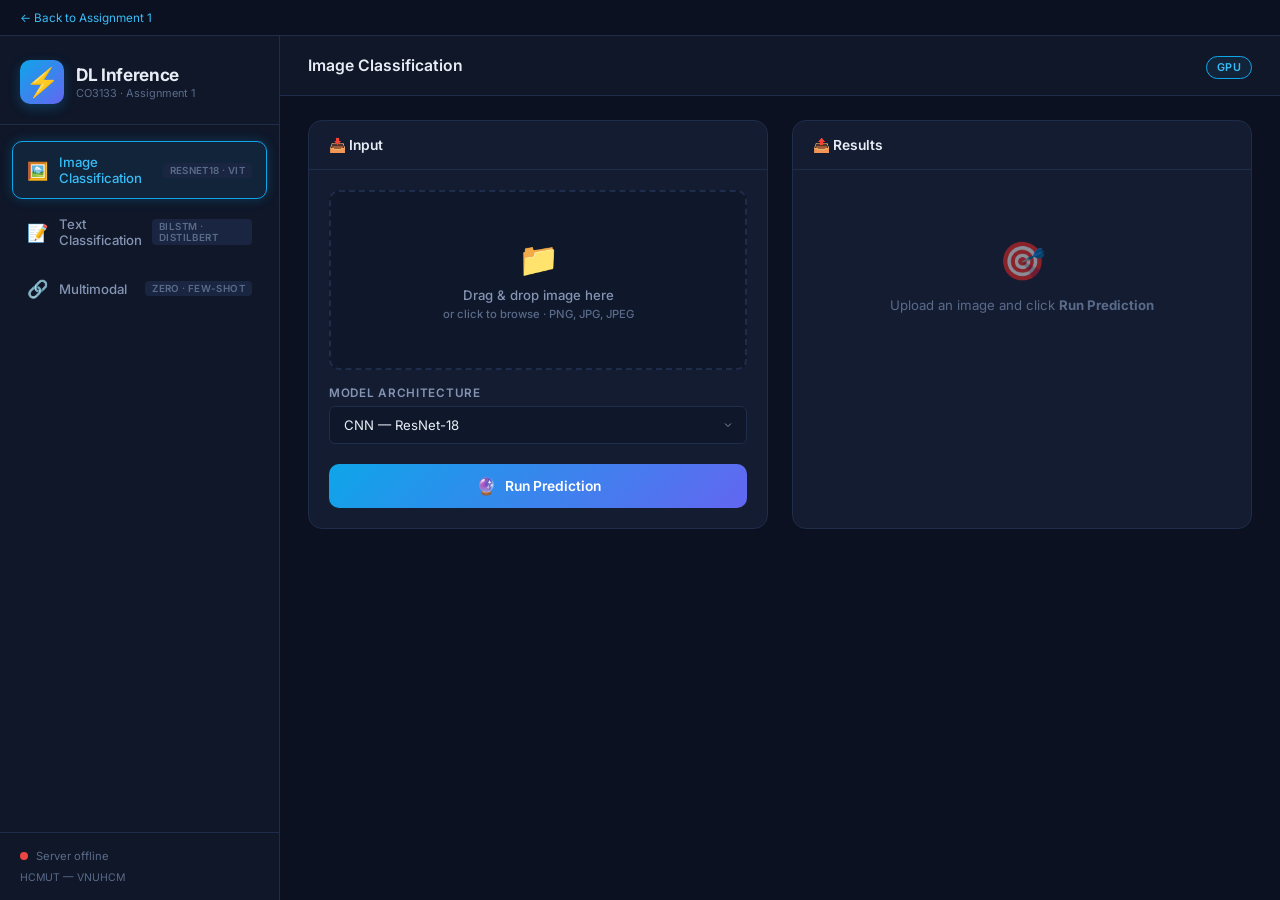
==== docs/demo/index.html @ 148f5f09 "Add demo pages" ====
<!DOCTYPE html>
<html lang="en">
<head>
    <meta charset="UTF-8">
    <meta name="viewport" content="width=device-width, initial-scale=1.0">
    <title>DL Inference Demo — CO3133</title>
    <meta name="description" content="Classification inference demo for Image, Text, and Multimodal models.">
    <link rel="preconnect" href="https://fonts.googleapis.com">
    <link href="https://fonts.googleapis.com/css2?family=Inter:wght@300;400;500;600;700;800;900&display=swap" rel="stylesheet">
    <link rel="stylesheet" href="./style.css">
    <style>
        .back-bar {
            position: fixed;
            top: 0; left: 0; right: 0;
            height: 36px;
            background: #0b1120;
            border-bottom: 1px solid #1e2d4a;
            display: flex;
            align-items: center;
            padding: 0 20px;
            z-index: 200;
            font-size: 0.78rem;
        }
        .back-bar a {
            color: #38bdf8;
            text-decoration: none;
            display: flex;
            align-items: center;
            gap: 6px;
        }
        .back-bar a:hover { text-decoration: underline; }
        /* Push content down to account for back bar */
        .sidebar { top: 36px; min-height: calc(100vh - 36px); }
        .main-content { padding-top: 36px; }
    </style>
</head>
<body>

<!-- ═══════════════════ BACK BAR ═══════════════════ -->
<div class="back-bar">
    <a href="../assignment1.html">← Back to Assignment 1</a>
</div>

<!-- ═══════════════════ SIDEBAR ═══════════════════ -->
<aside class="sidebar" id="sidebar">
    <div class="sidebar-header">
        <div class="logo">
            <span class="logo-icon">⚡</span>
            <div>
                <h1>DL Inference</h1>
                <p class="logo-sub">CO3133 · Assignment 1</p>
            </div>
        </div>
    </div>

    <nav class="sidebar-nav">
        <button class="nav-btn active" data-tab="image" id="nav-image">
            <span class="nav-icon">🖼️</span>
            <span class="nav-label">Image Classification</span>
            <span class="nav-badge">ResNet18 · ViT</span>
        </button>
        <button class="nav-btn" data-tab="text" id="nav-text">
            <span class="nav-icon">📝</span>
            <span class="nav-label">Text Classification</span>
            <span class="nav-badge">BiLSTM · DistilBERT</span>
        </button>
        <button class="nav-btn" data-tab="multimodal" id="nav-multimodal">
            <span class="nav-icon">🔗</span>
            <span class="nav-label">Multimodal</span>
            <span class="nav-badge">Zero · Few-shot</span>
        </button>
    </nav>

    <div class="sidebar-footer">
        <div class="status-indicator" id="server-status">
            <span class="status-dot"></span>
            <span class="status-text">Checking server…</span>
        </div>
        <p class="footer-text">HCMUT — VNUHCM</p>
    </div>
</aside>

<!-- ═══════════════════ MAIN CONTENT ═══════════════════ -->
<main class="main-content">

    <!-- ─── HEADER ─── -->
    <header class="topbar">
        <button class="menu-toggle" id="menu-toggle" aria-label="Toggle menu">☰</button>
        <h2 class="page-title" id="page-title">Image Classification</h2>
        <div class="topbar-actions">
            <span class="chip" id="device-chip">GPU</span>
        </div>
    </header>

    <!-- ════════════════ IMAGE TAB ════════════════ -->
    <section class="tab-panel active" id="tab-image">
        <div class="workspace">
            <div class="card input-card">
                <div class="card-header">
                    <h3>📥 Input</h3>
                </div>
                <div class="card-body">
                    <div class="upload-zone" id="image-drop-zone">
                        <input type="file" id="image-file-input" accept="image/*" hidden>
                        <div class="upload-placeholder" id="image-upload-placeholder">
                            <span class="upload-icon">📁</span>
                            <p>Drag & drop image here</p>
                            <p class="upload-hint">or click to browse · PNG, JPG, JPEG</p>
                        </div>
                        <img id="image-preview" class="image-preview hidden" alt="Preview">
                    </div>
                    <button class="btn-clear hidden" id="image-clear-btn">✕ Clear image</button>

                    <label class="field-label">Model Architecture</label>
                    <select id="image-model-select" class="select-field">
                        <option value="resnet18">CNN — ResNet-18</option>
                        <option value="vit">ViT — Base/16</option>
                    </select>

                    <button class="btn-primary" id="image-predict-btn">
                        <span class="btn-icon">🔮</span> Run Prediction
                    </button>
                </div>
            </div>

            <div class="card output-card">
                <div class="card-header">
                    <h3>📤 Results</h3>
                    <span class="latency-badge hidden" id="image-latency"></span>
                </div>
                <div class="card-body">
                    <div class="empty-state" id="image-empty-state">
                        <span class="empty-icon">🎯</span>
                        <p>Upload an image and click <strong>Run Prediction</strong></p>
                    </div>
                    <div class="results-container hidden" id="image-results">
                        <div class="top-prediction" id="image-top-prediction"></div>
                        <div class="chart-container" id="image-chart"></div>
                        <table class="results-table" id="image-table">
                            <thead><tr><th>#</th><th>Class</th><th>Confidence</th><th>Bar</th></tr></thead>
                            <tbody></tbody>
                        </table>
                    </div>
                    <div class="loading-state hidden" id="image-loading">
                        <div class="spinner"></div>
                        <p>Running inference…</p>
                    </div>
                </div>
            </div>
        </div>
    </section>

    <!-- ════════════════ TEXT TAB ════════════════ -->
    <section class="tab-panel" id="tab-text">
        <div class="workspace">
            <div class="card input-card">
                <div class="card-header"><h3>📥 Input</h3></div>
                <div class="card-body">
                    <label class="field-label">Text to Classify</label>
                    <textarea id="text-input" class="textarea-field" rows="7"
                        placeholder="Enter a sentence expressing an emotion, e.g.: I feel so happy and grateful today…"></textarea>
                    <div class="char-count"><span id="text-char-count">0</span> characters</div>

                    <label class="field-label">Model Architecture</label>
                    <select id="text-model-select" class="select-field">
                        <option value="distilbert">Transformer — DistilBERT</option>
                        <option value="lstm">RNN — BiLSTM (GloVe)</option>
                    </select>

                    <button class="btn-primary" id="text-predict-btn">
                        <span class="btn-icon">🔮</span> Run Prediction
                    </button>
                </div>
            </div>

            <div class="card output-card">
                <div class="card-header">
                    <h3>📤 Results</h3>
                    <span class="latency-badge hidden" id="text-latency"></span>
                </div>
                <div class="card-body">
                    <div class="empty-state" id="text-empty-state">
                        <span class="empty-icon">💬</span>
                        <p>Enter text and click <strong>Run Prediction</strong></p>
                    </div>
                    <div class="results-container hidden" id="text-results">
                        <div class="top-prediction" id="text-top-prediction"></div>
                        <div class="chart-container" id="text-chart"></div>
                        <table class="results-table" id="text-table">
                            <thead><tr><th>#</th><th>Class</th><th>Confidence</th><th>Bar</th></tr></thead>
                            <tbody></tbody>
                        </table>
                    </div>
                    <div class="loading-state hidden" id="text-loading">
                        <div class="spinner"></div>
                        <p>Running inference…</p>
                    </div>
                </div>
            </div>
        </div>
    </section>

    <!-- ════════════════ MULTIMODAL TAB ════════════════ -->
    <section class="tab-panel" id="tab-multimodal">
        <div class="workspace">
            <div class="card input-card">
                <div class="card-header"><h3>📥 Input</h3></div>
                <div class="card-body">
                    <div class="upload-zone" id="multi-drop-zone">
                        <input type="file" id="multi-file-input" accept="image/*" hidden>
                        <div class="upload-placeholder" id="multi-upload-placeholder">
                            <span class="upload-icon">📁</span>
                            <p>Drag & drop a food image here</p>
                            <p class="upload-hint">or click to browse · UPMC Food-101</p>
                        </div>
                        <img id="multi-preview" class="image-preview hidden" alt="Preview">
                    </div>
                    <button class="btn-clear hidden" id="multi-clear-btn">✕ Clear image</button>

                    <label class="field-label">Text Query / Prompt</label>
                    <input type="text" id="multi-text-input" class="text-input-field"
                        placeholder="e.g.: A photo of pizza, a type of food">

                    <label class="field-label">Method</label>
                    <select id="multi-model-select" class="select-field">
                        <option value="clip_zero_shot">Zero-shot (CLIP)</option>
                        <option value="clip_few_shot">Few-shot (CLIP + Linear Probe)</option>
                    </select>

                    <button class="btn-primary" id="multi-predict-btn">
                        <span class="btn-icon">🔮</span> Run Prediction
                    </button>
                </div>
            </div>

            <div class="card output-card">
                <div class="card-header">
                    <h3>📤 Results</h3>
                    <span class="latency-badge hidden" id="multi-latency"></span>
                </div>
                <div class="card-body">
                    <div class="empty-state" id="multi-empty-state">
                        <span class="empty-icon">🔗</span>
                        <p>Provide both image and text, then click <strong>Run Prediction</strong></p>
                    </div>
                    <div class="results-container hidden" id="multi-results">
                        <div class="top-prediction" id="multi-top-prediction"></div>
                        <div class="chart-container" id="multi-chart"></div>
                        <table class="results-table" id="multi-table">
                            <thead><tr><th>#</th><th>Class</th><th>Confidence</th><th>Bar</th></tr></thead>
                            <tbody></tbody>
                        </table>
                    </div>
                    <div class="loading-state hidden" id="multi-loading">
                        <div class="spinner"></div>
                        <p>Running inference…</p>
                    </div>
                </div>
            </div>
        </div>
    </section>

</main>

<!-- ═══════════════════ TOAST ═══════════════════ -->
<div class="toast-container" id="toast-container"></div>

<script src="./app.js"></script>
</body>
</html>
---- docs/demo/style.css ----
/* ═══════════════════════════════════════════════════════════════
   Deep Learning Inference Dashboard — CSS Design System
   Theme: Dark Slate + Cyan Accents (Premium Professional)
   ═══════════════════════════════════════════════════════════════ */

/* ── Reset & Base ────────────────────────────────────────────── */
*, *::before, *::after { margin: 0; padding: 0; box-sizing: border-box; }

:root {
    /* Surfaces */
    --bg-body:        #0b1120;
    --bg-sidebar:     #0f1729;
    --bg-card:        #131c31;
    --bg-card-hover:  #182340;
    --bg-input:       #0f172a;
    --bg-surface:     #1a2541;
    
    /* Borders */
    --border:         #1e2d4a;
    --border-hover:   #2d4268;
    --border-active:  #0ea5e9;
    
    /* Text */
    --text-primary:   #e8edf5;
    --text-secondary: #8494b2;
    --text-muted:     #5a6b8a;
    --text-accent:    #38bdf8;
    
    /* Accent */
    --accent:         #0ea5e9;
    --accent-hover:   #0284c7;
    --accent-glow:    rgba(14, 165, 233, 0.25);
    --accent-soft:    rgba(56, 189, 248, 0.08);
    
    /* Status */
    --success:        #22c55e;
    --warning:        #f59e0b;
    --danger:         #ef4444;
    
    /* Dimensions */
    --sidebar-w:      280px;
    --radius-sm:      6px;
    --radius-md:      10px;
    --radius-lg:      14px;
    --radius-xl:      18px;
    
    /* Transitions */
    --transition:     all 0.2s cubic-bezier(0.4, 0, 0.2, 1);
    --transition-slow: all 0.35s cubic-bezier(0.4, 0, 0.2, 1);
}

html { font-size: 15px; }
body {
    font-family: 'Inter', -apple-system, BlinkMacSystemFont, sans-serif;
    background: var(--bg-body);
    color: var(--text-primary);
    display: flex;
    min-height: 100vh;
    overflow-x: hidden;
    -webkit-font-smoothing: antialiased;
}

/* ── Scrollbar ───────────────────────────────────────────────── */
::-webkit-scrollbar { width: 6px; }
::-webkit-scrollbar-track { background: transparent; }
::-webkit-scrollbar-thumb { background: var(--border); border-radius: 3px; }
::-webkit-scrollbar-thumb:hover { background: var(--border-hover); }

/* ═══════════════════ SIDEBAR ═══════════════════ */
.sidebar {
    width: var(--sidebar-w);
    min-height: 100vh;
    background: var(--bg-sidebar);
    border-right: 1px solid var(--border);
    display: flex;
    flex-direction: column;
    position: fixed;
    left: 0;
    top: 0;
    z-index: 100;
    transition: var(--transition-slow);
}

.sidebar-header {
    padding: 24px 20px 20px;
    border-bottom: 1px solid var(--border);
}

.logo {
    display: flex;
    align-items: center;
    gap: 12px;
}

.logo-icon {
    font-size: 28px;
    width: 44px;
    height: 44px;
    display: flex;
    align-items: center;
    justify-content: center;
    background: linear-gradient(135deg, var(--accent), #6366f1);
    border-radius: var(--radius-md);
    box-shadow: 0 4px 12px var(--accent-glow);
}

.logo h1 {
    font-size: 1.15rem;
    font-weight: 700;
    color: var(--text-primary);
    letter-spacing: -0.02em;
}

.logo-sub {
    font-size: 0.73rem;
    color: var(--text-muted);
    font-weight: 400;
    margin-top: 1px;
}

/* Nav Buttons */
.sidebar-nav {
    flex: 1;
    padding: 16px 12px;
    display: flex;
    flex-direction: column;
    gap: 4px;
}

.nav-btn {
    display: flex;
    align-items: center;
    gap: 10px;
    width: 100%;
    padding: 12px 14px;
    background: transparent;
    border: 1px solid transparent;
    border-radius: var(--radius-md);
    color: var(--text-secondary);
    font-size: 0.88rem;
    font-weight: 500;
    cursor: pointer;
    transition: var(--transition);
    text-align: left;
    position: relative;
    font-family: inherit;
}

.nav-btn:hover {
    background: var(--accent-soft);
    color: var(--text-primary);
    border-color: var(--border);
}

.nav-btn.active {
    background: var(--accent-soft);
    color: var(--text-accent);
    border-color: var(--border-active);
    box-shadow: 0 0 12px var(--accent-glow);
}

.nav-icon { font-size: 1.15rem; flex-shrink: 0; }

.nav-label { flex: 1; }

.nav-badge {
    font-size: 0.65rem;
    color: var(--text-muted);
    background: var(--bg-surface);
    padding: 2px 7px;
    border-radius: 4px;
    font-weight: 600;
    letter-spacing: 0.04em;
    text-transform: uppercase;
}

/* Sidebar Footer */
.sidebar-footer {
    padding: 16px 20px;
    border-top: 1px solid var(--border);
}

.status-indicator {
    display: flex;
    align-items: center;
    gap: 8px;
    margin-bottom: 8px;
}

.status-dot {
    width: 8px;
    height: 8px;
    border-radius: 50%;
    background: var(--warning);
    animation: pulse 2s infinite;
}

.status-dot.online { background: var(--success); }
.status-dot.offline { background: var(--danger); animation: none; }

@keyframes pulse {
    0%, 100% { opacity: 1; }
    50% { opacity: 0.4; }
}

.status-text { font-size: 0.75rem; color: var(--text-muted); }
.footer-text { font-size: 0.7rem; color: var(--text-muted); margin-top: 4px; }

/* ═══════════════════ MAIN CONTENT ═══════════════════ */
.main-content {
    margin-left: var(--sidebar-w);
    flex: 1;
    display: flex;
    flex-direction: column;
    min-height: 100vh;
}

/* Top Bar */
.topbar {
    height: 60px;
    padding: 0 28px;
    display: flex;
    align-items: center;
    gap: 16px;
    border-bottom: 1px solid var(--border);
    background: var(--bg-sidebar);
    position: sticky;
    top: 0;
    z-index: 50;
    backdrop-filter: blur(12px);
}

.menu-toggle {
    display: none;
    background: none;
    border: none;
    color: var(--text-secondary);
    font-size: 1.3rem;
    cursor: pointer;
    padding: 4px;
}

.page-title {
    font-size: 1.05rem;
    font-weight: 600;
    color: var(--text-primary);
    flex: 1;
}

.chip {
    font-size: 0.72rem;
    padding: 4px 10px;
    border-radius: 20px;
    background: var(--accent-soft);
    color: var(--text-accent);
    font-weight: 600;
    border: 1px solid var(--border-active);
    letter-spacing: 0.04em;
}

/* ── Tab Panels ────────────────────────────────────────────── */
.tab-panel { display: none; flex: 1; padding: 24px 28px 40px; }
.tab-panel.active { display: block; animation: fadeIn 0.3s ease; }

@keyframes fadeIn {
    from { opacity: 0; transform: translateY(6px); }
    to   { opacity: 1; transform: translateY(0); }
}

/* Workspace Grid */
.workspace {
    display: grid;
    grid-template-columns: 1fr 1fr;
    gap: 24px;
    max-width: 1200px;
}

/* ── Cards ─────────────────────────────────────────────────── */
.card {
    background: var(--bg-card);
    border: 1px solid var(--border);
    border-radius: var(--radius-lg);
    overflow: hidden;
    transition: var(--transition);
}

.card:hover { border-color: var(--border-hover); }

.card-header {
    padding: 16px 20px;
    border-bottom: 1px solid var(--border);
    display: flex;
    align-items: center;
    justify-content: space-between;
}

.card-header h3 {
    font-size: 0.92rem;
    font-weight: 600;
    color: var(--text-primary);
}

.card-body { padding: 20px; }

/* ── Upload Zone ───────────────────────────────────────────── */
.upload-zone {
    border: 2px dashed var(--border);
    border-radius: var(--radius-md);
    padding: 24px;
    text-align: center;
    cursor: pointer;
    transition: var(--transition);
    position: relative;
    min-height: 180px;
    display: flex;
    align-items: center;
    justify-content: center;
    background: var(--bg-input);
}

.upload-zone:hover,
.upload-zone.drag-over {
    border-color: var(--accent);
    background: var(--accent-soft);
}

.upload-icon { font-size: 2.2rem; display: block; margin-bottom: 8px; }

.upload-zone p {
    font-size: 0.88rem;
    color: var(--text-secondary);
    font-weight: 500;
}

.upload-hint {
    font-size: 0.75rem !important;
    color: var(--text-muted) !important;
    margin-top: 4px;
}

.image-preview {
    max-width: 100%;
    max-height: 240px;
    border-radius: var(--radius-sm);
    object-fit: contain;
}

.btn-clear {
    display: block;
    margin: 8px auto 0;
    background: none;
    border: none;
    color: var(--text-muted);
    font-size: 0.78rem;
    cursor: pointer;
    font-family: inherit;
    transition: var(--transition);
}
.btn-clear:hover { color: var(--danger); }

/* ── Form Fields ───────────────────────────────────────────── */
.field-label {
    display: block;
    font-size: 0.78rem;
    font-weight: 600;
    color: var(--text-secondary);
    margin: 16px 0 6px;
    text-transform: uppercase;
    letter-spacing: 0.06em;
}

.select-field,
.text-input-field {
    width: 100%;
    padding: 10px 14px;
    background: var(--bg-input);
    border: 1px solid var(--border);
    border-radius: var(--radius-sm);
    color: var(--text-primary);
    font-size: 0.88rem;
    font-family: inherit;
    transition: var(--transition);
    appearance: none;
    -webkit-appearance: none;
}

.select-field {
    background-image: url("data:image/svg+xml,%3Csvg xmlns='http://www.w3.org/2000/svg' width='12' height='12' viewBox='0 0 24 24' fill='none' stroke='%238494b2' stroke-width='2'%3E%3Cpath d='M6 9l6 6 6-6'/%3E%3C/svg%3E");
    background-repeat: no-repeat;
    background-position: right 12px center;
    padding-right: 36px;
}

.textarea-field {
    width: 100%;
    padding: 12px 14px;
    background: var(--bg-input);
    border: 1px solid var(--border);
    border-radius: var(--radius-sm);
    color: var(--text-primary);
    font-size: 0.88rem;
    font-family: inherit;
    resize: vertical;
    transition: var(--transition);
    line-height: 1.6;
}

.select-field:focus,
.text-input-field:focus,
.textarea-field:focus {
    outline: none;
    border-color: var(--accent);
    box-shadow: 0 0 0 3px var(--accent-glow);
}

.char-count {
    text-align: right;
    font-size: 0.72rem;
    color: var(--text-muted);
    margin-top: 4px;
}

/* ── Primary Button ────────────────────────────────────────── */
.btn-primary {
    width: 100%;
    padding: 12px 20px;
    margin-top: 20px;
    background: linear-gradient(135deg, var(--accent), #6366f1);
    color: #fff;
    border: none;
    border-radius: var(--radius-md);
    font-size: 0.92rem;
    font-weight: 600;
    font-family: inherit;
    cursor: pointer;
    transition: var(--transition);
    display: flex;
    align-items: center;
    justify-content: center;
    gap: 8px;
    position: relative;
    overflow: hidden;
}

.btn-primary::after {
    content: '';
    position: absolute;
    inset: 0;
    background: linear-gradient(135deg, transparent 40%, rgba(255,255,255,0.1));
    opacity: 0;
    transition: var(--transition);
}

.btn-primary:hover {
    transform: translateY(-1px);
    box-shadow: 0 6px 20px var(--accent-glow);
}
.btn-primary:hover::after { opacity: 1; }

.btn-primary:active { transform: translateY(0); }

.btn-primary:disabled {
    opacity: 0.5;
    cursor: not-allowed;
    transform: none;
    box-shadow: none;
}

.btn-icon { font-size: 1.1rem; }

/* ── Results ───────────────────────────────────────────────── */
.empty-state {
    text-align: center;
    padding: 48px 20px;
    color: var(--text-muted);
}
.empty-icon { font-size: 2.5rem; display: block; margin-bottom: 12px; opacity: 0.5; }
.empty-state p { font-size: 0.88rem; line-height: 1.6; }

/* Loading */
.loading-state {
    text-align: center;
    padding: 48px 20px;
    color: var(--text-secondary);
}
.loading-state p { margin-top: 16px; font-size: 0.88rem; }

.spinner {
    width: 40px;
    height: 40px;
    border: 3px solid var(--border);
    border-top-color: var(--accent);
    border-radius: 50%;
    margin: 0 auto;
    animation: spin 0.8s linear infinite;
}
@keyframes spin { to { transform: rotate(360deg); } }

/* Top prediction card */
.top-prediction {
    text-align: center;
    padding: 20px;
    background: var(--bg-surface);
    border-radius: var(--radius-md);
    margin-bottom: 20px;
    border: 1px solid var(--border);
}

.top-label {
    font-size: 0.72rem;
    text-transform: uppercase;
    letter-spacing: 0.08em;
    color: var(--text-muted);
    margin-bottom: 6px;
}

.top-class {
    font-size: 1.6rem;
    font-weight: 800;
    background: linear-gradient(135deg, var(--text-accent), #a78bfa);
    -webkit-background-clip: text;
    -webkit-text-fill-color: transparent;
    background-clip: text;
    margin-bottom: 6px;
}

.top-confidence {
    font-size: 0.88rem;
    color: var(--text-secondary);
    font-weight: 500;
}

.top-confidence strong {
    color: var(--success);
    font-weight: 700;
}

/* Latency badge */
.latency-badge {
    font-size: 0.7rem;
    padding: 3px 8px;
    border-radius: 4px;
    background: var(--bg-surface);
    color: var(--text-muted);
    font-weight: 600;
    font-variant-numeric: tabular-nums;
}

/* Results table */
.results-table {
    width: 100%;
    border-collapse: collapse;
    font-size: 0.84rem;
}

.results-table th {
    text-align: left;
    padding: 8px 12px;
    color: var(--text-muted);
    font-weight: 600;
    font-size: 0.72rem;
    text-transform: uppercase;
    letter-spacing: 0.06em;
    border-bottom: 1px solid var(--border);
}

.results-table td {
    padding: 10px 12px;
    border-bottom: 1px solid var(--border);
    color: var(--text-secondary);
    vertical-align: middle;
}

.results-table tr:last-child td { border-bottom: none; }

.results-table tr:first-child td { color: var(--text-primary); font-weight: 600; }

/* Confidence bar in table */
.conf-bar-bg {
    width: 100%;
    height: 6px;
    background: var(--bg-input);
    border-radius: 3px;
    overflow: hidden;
    min-width: 80px;
}

.conf-bar {
    height: 100%;
    background: linear-gradient(90deg, var(--accent), #6366f1);
    border-radius: 3px;
    transition: width 0.6s cubic-bezier(0.4, 0, 0.2, 1);
}

/* Chart container */
.chart-container { margin-bottom: 16px; }

.chart-bar-row {
    display: flex;
    align-items: center;
    gap: 10px;
    margin-bottom: 6px;
}

.chart-label {
    width: 80px;
    font-size: 0.75rem;
    color: var(--text-secondary);
    text-align: right;
    white-space: nowrap;
    overflow: hidden;
    text-overflow: ellipsis;
    flex-shrink: 0;
}

.chart-bar-track {
    flex: 1;
    height: 22px;
    background: var(--bg-input);
    border-radius: 4px;
    overflow: hidden;
    position: relative;
}

.chart-bar-fill {
    height: 100%;
    border-radius: 4px;
    transition: width 0.8s cubic-bezier(0.4, 0, 0.2, 1);
    min-width: 2px;
}

.chart-bar-fill.top { background: linear-gradient(90deg, var(--accent), #6366f1); }
.chart-bar-fill.other { background: var(--border-hover); }

.chart-value {
    width: 48px;
    font-size: 0.75rem;
    color: var(--text-muted);
    font-weight: 600;
    font-variant-numeric: tabular-nums;
    flex-shrink: 0;
}

/* ── Toast Notifications ───────────────────────────────────── */
.toast-container {
    position: fixed;
    bottom: 24px;
    right: 24px;
    z-index: 9999;
    display: flex;
    flex-direction: column;
    gap: 8px;
}

.toast {
    padding: 12px 20px;
    border-radius: var(--radius-md);
    font-size: 0.84rem;
    font-weight: 500;
    color: #fff;
    box-shadow: 0 8px 24px rgba(0,0,0,0.3);
    animation: slideIn 0.3s ease, slideOut 0.3s ease 2.7s;
    max-width: 360px;
}

.toast.error   { background: var(--danger); }
.toast.success { background: var(--success); }
.toast.warning { background: var(--warning); color: #1a1a2e; }

@keyframes slideIn {
    from { opacity: 0; transform: translateX(40px); }
    to   { opacity: 1; transform: translateX(0); }
}
@keyframes slideOut {
    from { opacity: 1; transform: translateX(0); }
    to   { opacity: 0; transform: translateX(40px); }
}

/* ── Utility ───────────────────────────────────────────────── */
.hidden { display: none !important; }

/* ═══════════════════ RESPONSIVE ═══════════════════ */
@media (max-width: 900px) {
    .workspace {
        grid-template-columns: 1fr;
    }
}

@media (max-width: 768px) {
    .sidebar {
        transform: translateX(-100%);
    }
    .sidebar.open {
        transform: translateX(0);
        box-shadow: 4px 0 20px rgba(0,0,0,0.5);
    }
    .main-content {
        margin-left: 0;
    }
    .menu-toggle {
        display: block;
    }
    .tab-panel { padding: 16px; }
}
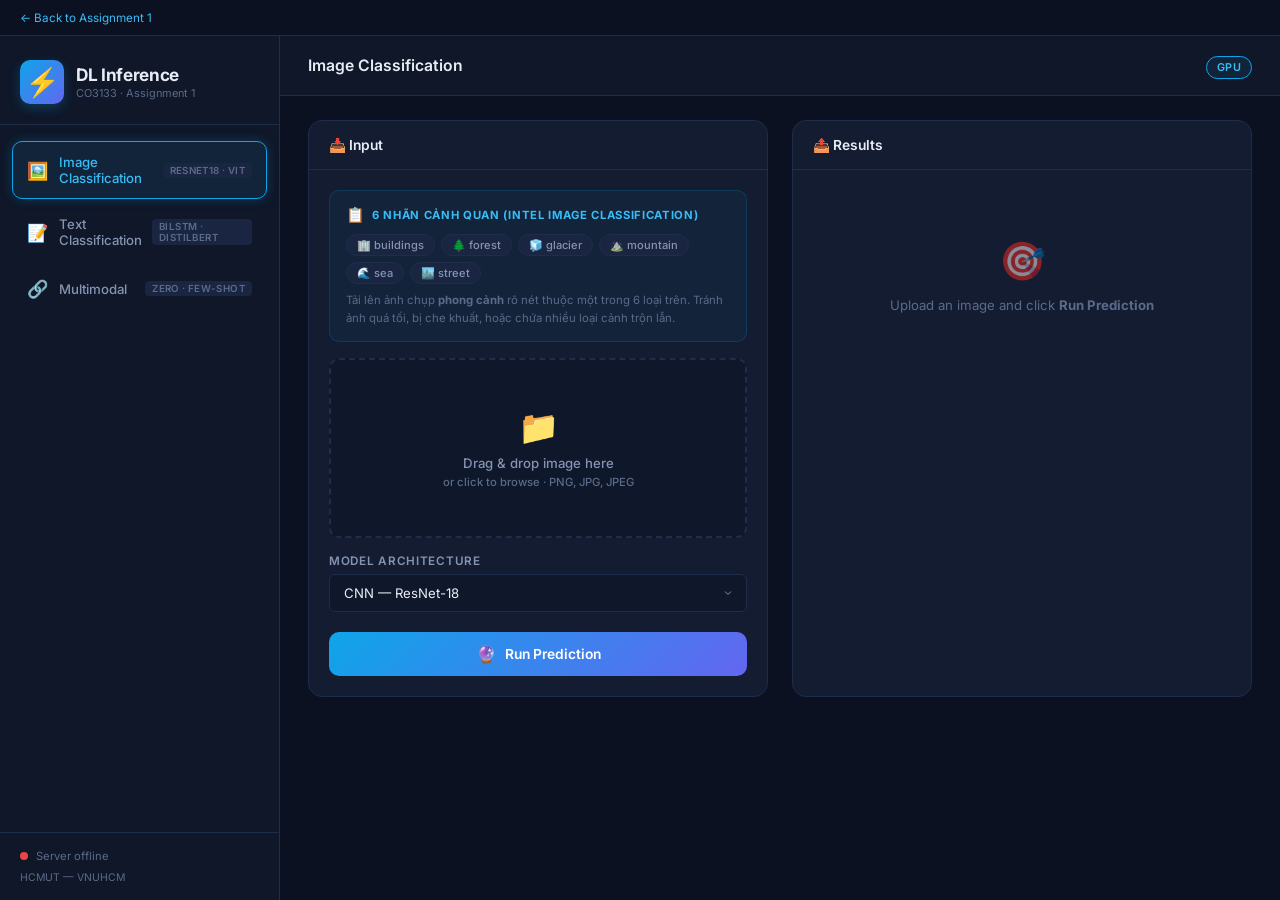
==== commit 9acb45f4: "Add full project" ====
--- a/docs/demo/index.html
+++ b/docs/demo/index.html
@@ -100,6 +100,26 @@
                     <h3>📥 Input</h3>
                 </div>
                 <div class="card-body">
+                    <!-- Guidance -->
+                    <div class="hint-box">
+                        <div class="hint-header">
+                            <span>📋</span>
+                            <span class="hint-title">6 nhãn cảnh quan (Intel Image Classification)</span>
+                        </div>
+                        <div class="hint-tags">
+                            <span class="hint-tag">🏢 buildings</span>
+                            <span class="hint-tag">🌲 forest</span>
+                            <span class="hint-tag">🧊 glacier</span>
+                            <span class="hint-tag">⛰️ mountain</span>
+                            <span class="hint-tag">🌊 sea</span>
+                            <span class="hint-tag">🏙️ street</span>
+                        </div>
+                        <p class="hint-desc">
+                            Tải lên ảnh chụp <strong>phong cảnh</strong> rõ nét thuộc một trong 6 loại trên.
+                            Tránh ảnh quá tối, bị che khuất, hoặc chứa nhiều loại cảnh trộn lẫn.
+                        </p>
+                    </div>
+
                     <div class="upload-zone" id="image-drop-zone">
                         <input type="file" id="image-file-input" accept="image/*" hidden>
                         <div class="upload-placeholder" id="image-upload-placeholder">
@@ -156,9 +176,32 @@
             <div class="card input-card">
                 <div class="card-header"><h3>📥 Input</h3></div>
                 <div class="card-body">
+                    <!-- Guidance -->
+                    <div class="hint-box">
+                        <div class="hint-header">
+                            <span>💡</span>
+                            <span class="hint-title">6 nhãn cảm xúc (Emotion Classification)</span>
+                        </div>
+                        <div class="hint-tags">
+                            <span class="hint-tag">😢 sadness</span>
+                            <span class="hint-tag">😊 joy</span>
+                            <span class="hint-tag">❤️ love</span>
+                            <span class="hint-tag">😠 anger</span>
+                            <span class="hint-tag">😨 fear</span>
+                            <span class="hint-tag">😲 surprise</span>
+                        </div>
+                        <p class="hint-desc">Nhập câu văn bản thể hiện rõ <strong>một cảm xúc duy nhất</strong>. Ví dụ:</p>
+                        <div class="hint-examples">
+                            <span class="hint-example">"I feel so happy and grateful for everything today!" <span class="hint-label">→ joy</span></span>
+                            <span class="hint-example">"I miss you so much, this emptiness is unbearable." <span class="hint-label">→ sadness</span></span>
+                            <span class="hint-example">"How dare they treat me this way, I am furious!" <span class="hint-label">→ anger</span></span>
+                            <span class="hint-example">"Something is lurking in the shadows, I can't breathe." <span class="hint-label">→ fear</span></span>
+                        </div>
+                    </div>
+
                     <label class="field-label">Text to Classify</label>
-                    <textarea id="text-input" class="textarea-field" rows="7"
-                        placeholder="Enter a sentence expressing an emotion, e.g.: I feel so happy and grateful today…"></textarea>
+                    <textarea id="text-input" class="textarea-field" rows="5"
+                        placeholder="Nhập câu văn bản thể hiện cảm xúc, e.g.: I feel so happy and grateful for everything today!"></textarea>
                     <div class="char-count"><span id="text-char-count">0</span> characters</div>
 
                     <label class="field-label">Model Architecture</label>
@@ -206,6 +249,42 @@
             <div class="card input-card">
                 <div class="card-header"><h3>📥 Input</h3></div>
                 <div class="card-body">
+                    <!-- Guidance -->
+                    <div class="hint-box">
+                        <div class="hint-header">
+                            <span>🍽️</span>
+                            <span class="hint-title">101 món ăn (UPMC Food-101)</span>
+                        </div>
+                        <p class="hint-desc">
+                            Tải lên <strong>ảnh món ăn</strong> chụp rõ, chiếm phần lớn khung hình.
+                            Tránh ảnh nhiều món trộn lẫn hoặc quá xa.
+                        </p>
+                        <details class="hint-details">
+                            <summary>Xem một số món phổ biến</summary>
+                            <div class="hint-tags">
+                                <span class="hint-tag">🍕 pizza</span>
+                                <span class="hint-tag">🍣 sushi</span>
+                                <span class="hint-tag">🍔 hamburger</span>
+                                <span class="hint-tag">🍜 ramen</span>
+                                <span class="hint-tag">🥗 caesar salad</span>
+                                <span class="hint-tag">🌮 tacos</span>
+                                <span class="hint-tag">🍰 cheesecake</span>
+                                <span class="hint-tag">🍩 donuts</span>
+                                <span class="hint-tag">🍗 chicken wings</span>
+                                <span class="hint-tag">🥞 pancakes</span>
+                                <span class="hint-tag">🍦 ice cream</span>
+                                <span class="hint-tag">🥩 steak</span>
+                                <span class="hint-tag">🍜 pho</span>
+                                <span class="hint-tag">🥟 dumplings</span>
+                                <span class="hint-tag">🍤 fried rice</span>
+                            </div>
+                        </details>
+                        <p class="hint-desc" style="margin-top:8px;">
+                            <strong>Text query</strong> (zero-shot): mô tả ngắn gọn về ảnh, e.g.
+                            <em>"a plate of sushi"</em> hoặc <em>"delicious pizza with cheese"</em>.
+                        </p>
+                    </div>
+
                     <div class="upload-zone" id="multi-drop-zone">
                         <input type="file" id="multi-file-input" accept="image/*" hidden>
                         <div class="upload-placeholder" id="multi-upload-placeholder">
@@ -219,7 +298,7 @@
 
                     <label class="field-label">Text Query / Prompt</label>
                     <input type="text" id="multi-text-input" class="text-input-field"
-                        placeholder="e.g.: A photo of pizza, a type of food">
+                        placeholder="e.g.: a plate of sushi, delicious pizza with cheese">
 
                     <label class="field-label">Method</label>
                     <select id="multi-model-select" class="select-field">
--- a/docs/demo/style.css
+++ b/docs/demo/style.css
@@ -676,6 +676,104 @@
     to   { opacity: 0; transform: translateX(40px); }
 }
 
+/* ── Hint / Guidance Box ───────────────────────────────────── */
+.hint-box {
+    background: rgba(14, 165, 233, 0.05);
+    border: 1px solid rgba(14, 165, 233, 0.18);
+    border-radius: var(--radius-md);
+    padding: 14px 16px;
+    margin-bottom: 16px;
+}
+
+.hint-header {
+    display: flex;
+    align-items: center;
+    gap: 7px;
+    margin-bottom: 10px;
+}
+
+.hint-title {
+    font-size: 0.75rem;
+    font-weight: 700;
+    color: var(--text-accent);
+    text-transform: uppercase;
+    letter-spacing: 0.06em;
+}
+
+.hint-tags {
+    display: flex;
+    flex-wrap: wrap;
+    gap: 6px;
+    margin-bottom: 8px;
+}
+
+.hint-tag {
+    font-size: 0.74rem;
+    padding: 3px 10px;
+    background: var(--bg-surface);
+    border: 1px solid var(--border);
+    border-radius: 20px;
+    color: var(--text-secondary);
+    font-weight: 500;
+    white-space: nowrap;
+}
+
+.hint-desc {
+    font-size: 0.76rem;
+    color: var(--text-muted);
+    line-height: 1.55;
+    margin-top: 6px;
+}
+
+.hint-examples {
+    margin-top: 8px;
+    display: flex;
+    flex-direction: column;
+    gap: 5px;
+}
+
+.hint-example {
+    font-size: 0.74rem;
+    padding: 5px 10px;
+    background: var(--bg-input);
+    border-radius: var(--radius-sm);
+    color: var(--text-secondary);
+    border-left: 2px solid var(--border-active);
+    line-height: 1.4;
+    font-style: italic;
+}
+
+.hint-example .hint-label {
+    font-style: normal;
+    font-weight: 700;
+    color: var(--text-accent);
+    margin-left: 6px;
+    font-size: 0.7rem;
+    text-transform: uppercase;
+}
+
+details.hint-details { margin-top: 8px; }
+
+details.hint-details summary {
+    font-size: 0.74rem;
+    color: var(--text-accent);
+    cursor: pointer;
+    user-select: none;
+    list-style: none;
+    display: inline-flex;
+    align-items: center;
+    gap: 4px;
+    font-weight: 600;
+}
+details.hint-details summary::before {
+    content: '▶';
+    font-size: 0.6rem;
+    transition: var(--transition);
+}
+details.hint-details[open] summary::before { content: '▼'; }
+
+details.hint-details .hint-tags { margin-top: 8px; }
+
 /* ── Utility ───────────────────────────────────────────────── */
 .hidden { display: none !important; }
 
